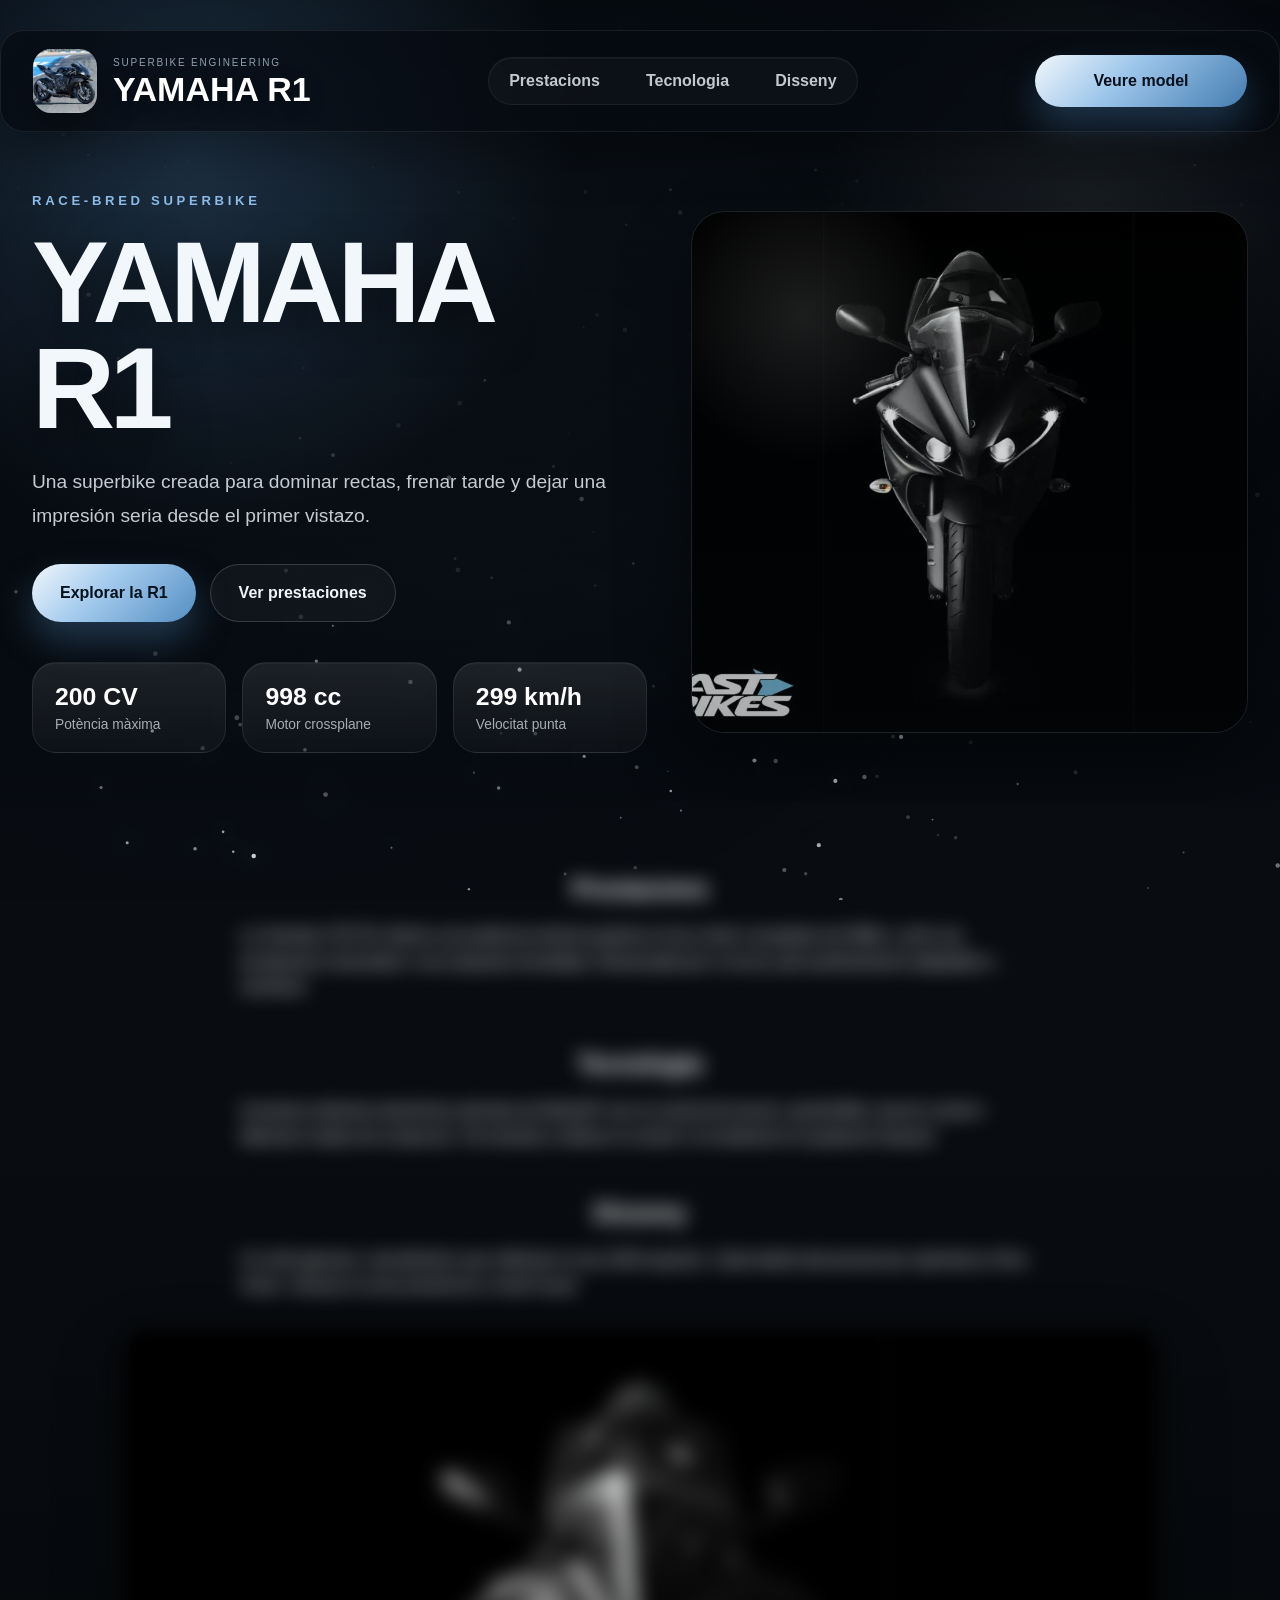
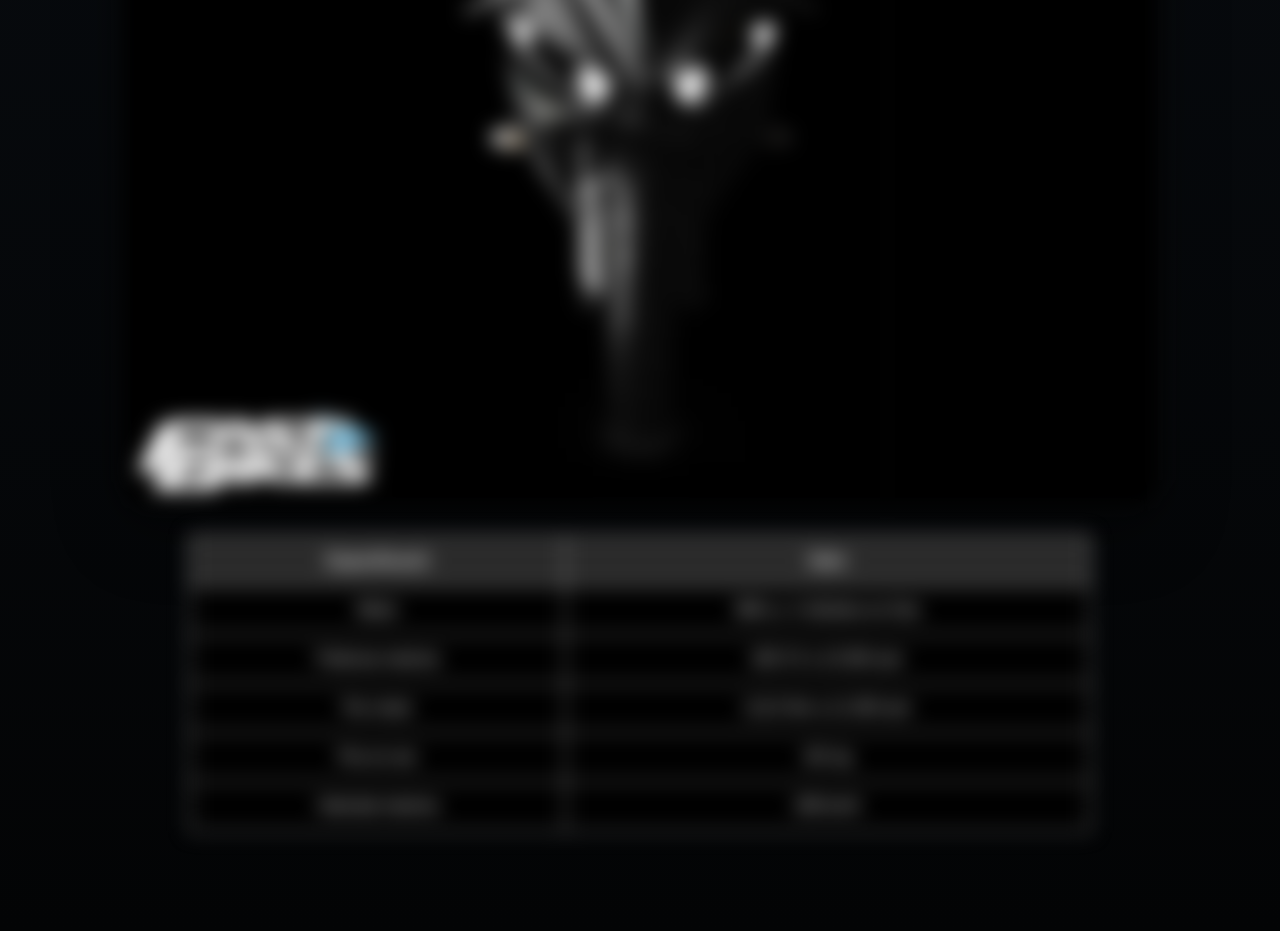
==== index.html @ cea3cd9d "Add website project" ====
<!DOCTYPE html>
<html lang="en">
<head>
    <meta charset="UTF-8">
    <meta name="viewport" content="width=device-width, initial-scale=1.0">
    <title>Primera web</title>
    <link rel="stylesheet" href="style.css">





</head>
<body id="top">
    <canvas class="starfield" aria-hidden="true"></canvas>

    <header class="site-header">
        <nav class="main-nav">
            <a class="brand" href="#top" aria-label="Anar a l'inici de Yamaha R1">
                <span class="brand-mark">
                    <img src="img/r1.jpeg" alt="Yamaha R1 Logo">
                </span>
                <span class="brand-copy">
                    <span class="brand-kicker">Superbike Engineering</span>
                    <span class="brand-title">Yamaha R1</span>
                </span>
            </a>

            <ul class="nav-links">
                <li><a href="#prestacions">Prestacions</a></li>
                <li><a href="#tecnologia">Tecnologia</a></li>
                <li><a href="#disseny">Disseny</a></li>
            </ul>

            <a class="nav-cta" href="#r1">Veure model</a>
        </nav>

        <section class="hero">
            <div class="hero-copy">
                <p class="hero-eyebrow">Race-bred superbike</p>
                <h1>Yamaha R1</h1>
                <p class="hero-lead">Una superbike creada para dominar rectas, frenar tarde y dejar una impresión seria desde el primer vistazo.</p>

                <div class="hero-actions">
                    <a class="hero-primary" href="#r1">Explorar la R1</a>
                    <a class="hero-secondary" href="#prestacions">Ver prestaciones</a>
                </div>

                <div class="hero-stats" aria-label="Dades principals de la Yamaha R1">
                    <div class="hero-stat">
                        <span class="hero-stat-value">200 CV</span>
                        <span class="hero-stat-label">Potència màxima</span>
                    </div>
                    <div class="hero-stat">
                        <span class="hero-stat-value">998 cc</span>
                        <span class="hero-stat-label">Motor crossplane</span>
                    </div>
                    <div class="hero-stat">
                        <span class="hero-stat-value">299 km/h</span>
                        <span class="hero-stat-label">Velocitat punta</span>
                    </div>
                </div>
            </div>

            <div class="hero-visual">
                <div class="hero-image-frame">
                    <img src="img/2012-R1-3.webp" alt="Yamaha R1 en vista lateral">
                </div>
            </div>
        </section>
    </header>

    <main class="page-content">
        <section class="content-block reveal" id="prestacions">
            <h2>Prestacions</h2>
            <p>La Yamaha YZF-R1 ofereix una potència extrema gràcies al seu motor crossplane de 998cc, amb una acceleració contundent i una resposta immediata. Dissenyada per a circuit, però perfectament adaptable a carretera.</p>
        </section>

        <section class="content-block reveal" id="tecnologia">
            <h2>Tecnologia</h2>
            <p>Incorpora sistemes electrònics derivats de MotoGP com el control de tracció, quickshifter, launch control i diferents modes de conducció. Tot orientat a millorar el control i el rendiment en qualsevol situació.</p>
        </section>

        <section class="content-block reveal" id="disseny">
            <h2>Disseny</h2>
            <p>Un estil agressiu i aerodinàmic que reflecteix el seu ADN esportiu. Cada detall està pensat per optimitzar el flux d’aire i reforçar la seva presència a nivell visual.</p>
        </section>

        <section class="content-block reveal">
            <img id="r1" src="img/2012-R1-3.webp" alt="Yamaha R1 disseny esportiu">
        </section>

        <section class="content-block reveal">
            <table>
                <tr><th>Especificació</th><th>Valor</th></tr>
                <tr><td>Motor</td><td>998 cc, 4 cilindres en línia</td></tr>
                <tr><td>Potència màxima</td><td>200 CV a 13.500 rpm</td></tr>
                <tr><td>Par motor</td><td>113,5 Nm a 11.500 rpm</td></tr>
                <tr><td>Pes en sec</td><td>201 kg</td></tr>
                <tr><td>Velocitat màxima</td><td>299 km/h</td></tr>
            </table>
        </section>
    </main>

    <script>
        const canvas = document.querySelector('.starfield');
        const context = canvas.getContext('2d');
        const stars = [];
        const starCount = 180;
        const motionSpeed = 0.015;
        const reduceMotion = window.matchMedia('(prefers-reduced-motion: reduce)');
        let width = 0;
        let height = 0;
        let animationId = null;
        let lastTime = 0;

        function randomBetween(min, max) {
            return Math.random() * (max - min) + min;
        }

        function createStar(initial = false) {
            const depth = Math.random();

            return {
                x: Math.random() * width,
                y: initial ? Math.random() * height : height + randomBetween(20, 160),
                radius: randomBetween(0.5, 1.9) + depth * 0.8,
                speed: 0.08 + depth * 0.16,
                drift: randomBetween(-0.008, 0.008),
                alpha: randomBetween(0.25, 0.9),
                twinkleSpeed: randomBetween(0.0015, 0.006),
                twinkleOffset: Math.random() * Math.PI * 2,
                glow: 6 + depth * 18
            };
        }

        function resizeCanvas() {
            const ratio = Math.min(window.devicePixelRatio || 1, 2);
            width = window.innerWidth;
            height = window.innerHeight;

            canvas.width = Math.floor(width * ratio);
            canvas.height = Math.floor(height * ratio);
            canvas.style.width = width + 'px';
            canvas.style.height = height + 'px';
            context.setTransform(ratio, 0, 0, ratio, 0, 0);

            stars.length = 0;
            for (let i = 0; i < starCount; i += 1) {
                stars.push(createStar(true));
            }
        }

        function drawNebula() {
            const gradient = context.createRadialGradient(
                width * 0.18,
                height * 0.1,
                0,
                width * 0.18,
                height * 0.1,
                width * 0.75
            );

            gradient.addColorStop(0, 'rgba(120, 180, 255, 0.16)');
            gradient.addColorStop(0.35, 'rgba(73, 129, 201, 0.07)');
            gradient.addColorStop(1, 'rgba(0, 0, 0, 0)');

            context.fillStyle = gradient;
            context.fillRect(0, 0, width, height);
        }

        function render(time) {
            const delta = Math.min((time - lastTime) / 16.67 || 1, 2);
            lastTime = time;

            context.clearRect(0, 0, width, height);
            drawNebula();

            for (const star of stars) {
                if (!reduceMotion.matches) {
                    star.y -= star.speed * motionSpeed * delta;
                    star.x += star.drift * motionSpeed * delta;
                }

                if (star.y < -30 || star.x < -30 || star.x > width + 30) {
                    Object.assign(star, createStar());
                    star.x = Math.random() * width;
                }

                const flicker = 0.65 + Math.sin(time * star.twinkleSpeed + star.twinkleOffset) * 0.35;
                const opacity = Math.max(0.12, star.alpha * flicker);

                context.beginPath();
                context.fillStyle = `rgba(255, 255, 255, ${opacity})`;
                context.shadowColor = `rgba(170, 210, 255, ${opacity * 0.45})`;
                context.shadowBlur = star.glow;
                context.arc(star.x, star.y, star.radius, 0, Math.PI * 2);
                context.fill();
            }

            context.shadowBlur = 0;
            animationId = window.requestAnimationFrame(render);
        }

        resizeCanvas();
        lastTime = performance.now();
        animationId = window.requestAnimationFrame(render);

        const revealItems = document.querySelectorAll('.reveal');
        const revealObserver = new IntersectionObserver((entries) => {
            for (const entry of entries) {
                if (entry.isIntersecting) {
                    entry.target.classList.add('is-visible');
                } else {
                    entry.target.classList.remove('is-visible');
                }
            }
        }, {
            threshold: 0.22,
            rootMargin: '-6% 0px -6% 0px'
        });

        for (const item of revealItems) {
            if (reduceMotion.matches) {
                item.classList.add('is-visible');
            } else {
                revealObserver.observe(item);
            }
        }

        window.addEventListener('resize', resizeCanvas);
        reduceMotion.addEventListener('change', resizeCanvas);
        window.addEventListener('beforeunload', () => {
            if (animationId) {
                window.cancelAnimationFrame(animationId);
            }
        });
    </script>
</body>
</html>
---- style.css ----
body {
    background:
        radial-gradient(circle at top, rgba(173, 216, 230, 0.12), transparent 28%),
        linear-gradient(180deg, #05070a 0%, #090d12 38%, #030405 100%);
    margin: 0;
    color: #f2f7fb;
    font-family: "Segoe UI", Arial, sans-serif;
    scroll-behavior: smooth;
    min-height: 100vh;
    overflow-x: hidden;
    position: relative;
}

.starfield {
    position: fixed;
    inset: 0;
    width: 100%;
    height: 100%;
    pointer-events: none;
    z-index: -1;
    opacity: 0.95;
}

.site-header {
    position: relative;
    padding: 18px 0 48px;
    background:
        linear-gradient(180deg, rgba(6, 10, 15, 0.94) 0%, rgba(6, 10, 15, 0.7) 58%, rgba(6, 10, 15, 0.08) 100%);
    overflow: hidden;
}

.site-header::before {
    content: "";
    position: absolute;
    inset: 0;
    background:
        radial-gradient(circle at 15% 20%, rgba(93, 155, 214, 0.24), transparent 30%),
        radial-gradient(circle at 85% 28%, rgba(255, 255, 255, 0.08), transparent 22%);
    pointer-events: none;
}

.main-nav {
    display: flex;
    justify-content: space-between;
    align-items: center;
    gap: 24px;
    padding: 18px 32px;
    max-width: 1240px;
    margin: 0 auto;
    position: sticky;
    top: 12px;
    z-index: 10;
    border: 1px solid rgba(255, 255, 255, 0.08);
    border-radius: 24px;
    background: rgba(6, 11, 17, 0.72);
    backdrop-filter: blur(18px);
    box-shadow: 0 22px 50px rgba(0, 0, 0, 0.32);
}

.brand {
    display: inline-flex;
    align-items: center;
    gap: 16px;
    color: white;
    text-decoration: none;
}

.brand-mark {
    width: 64px;
    height: 64px;
    display: inline-flex;
    align-items: center;
    justify-content: center;
    border-radius: 18px;
    overflow: hidden;
    background: linear-gradient(145deg, rgba(255, 255, 255, 0.16), rgba(255, 255, 255, 0.05));
    box-shadow: 0 16px 32px rgba(0, 0, 0, 0.34);
}

.brand-mark img {
    width: 100%;
    height: 100%;
    object-fit: cover;
}

.brand-copy {
    display: flex;
    flex-direction: column;
    gap: 4px;
}

.brand-kicker {
    font-size: 10px;
    letter-spacing: 0.18em;
    text-transform: uppercase;
    color: rgba(196, 216, 235, 0.72);
}

.brand-title {
    color: white;
    font-size: 34px;
    font-weight: 900;
    line-height: 1;
    text-transform: uppercase;
    text-shadow: 0 4px 18px rgba(0, 0, 0, 0.45);
}

.nav-links {
    list-style: none;
    display: flex;
    align-items: center;
    gap: 6px;
    margin: 0;
    padding: 0;
    background: rgba(255, 255, 255, 0.03);
    border: 1px solid rgba(255, 255, 255, 0.06);
    border-radius: 999px;
    box-shadow: inset 0 1px 0 rgba(255, 255, 255, 0.04);
}

.nav-links li {
    margin: 0;
}

.nav-links a,
.nav-cta {
    color: white;
    text-decoration: none;
    font-weight: 700;
    transition: 0.3s ease;
}

.nav-links a {
    display: inline-flex;
    align-items: center;
    min-height: 46px;
    padding: 0 20px;
    border-radius: 999px;
    color: rgba(236, 242, 248, 0.82);
}

.nav-links a:hover {
    color: white;
    background: rgba(255, 255, 255, 0.1);
}

.nav-cta {
    display: inline-flex;
    align-items: center;
    justify-content: center;
    min-width: 164px;
    min-height: 52px;
    padding: 0 24px;
    border-radius: 999px;
    background: linear-gradient(135deg, #f2f7fb 0%, #9cc5ea 42%, #447db0 100%);
    color: #04101b;
    box-shadow: 0 18px 34px rgba(68, 125, 176, 0.34);
}

.nav-cta:hover {
    transform: translateY(-2px);
    box-shadow: 0 22px 38px rgba(68, 125, 176, 0.42);
}

.hero {
    position: relative;
    z-index: 1;
    max-width: 1240px;
    margin: 34px auto 0;
    padding: 36px 32px 0;
    display: grid;
    grid-template-columns: minmax(0, 1.05fr) minmax(320px, 0.95fr);
    gap: 44px;
    align-items: center;
}

.hero-copy h1 {
    margin: 0;
    font-size: clamp(4rem, 10vw, 7.2rem);
    line-height: 0.92;
    letter-spacing: -0.05em;
    text-transform: uppercase;
    text-shadow: 0 12px 40px rgba(0, 0, 0, 0.55);
}

.hero-eyebrow {
    margin: 0 0 18px;
    font-size: 0.82rem;
    font-weight: 700;
    letter-spacing: 0.28em;
    text-transform: uppercase;
    color: #8dbde8;
}

.hero-lead {
    margin: 24px 0 0;
    max-width: 620px;
    font-size: 1.2rem;
    line-height: 1.75;
    color: rgba(233, 241, 248, 0.84);
}

.hero-actions {
    display: flex;
    flex-wrap: wrap;
    gap: 14px;
    margin-top: 32px;
}

.hero-primary,
.hero-secondary {
    display: inline-flex;
    align-items: center;
    justify-content: center;
    min-height: 56px;
    padding: 0 28px;
    border-radius: 999px;
    text-decoration: none;
    font-weight: 800;
    transition: 0.3s ease;
}

.hero-primary {
    background: linear-gradient(135deg, #f2f7fb 0%, #a7cdef 40%, #538ec2 100%);
    color: #03111b;
    box-shadow: 0 18px 36px rgba(82, 142, 194, 0.34);
}

.hero-primary:hover {
    transform: translateY(-2px);
    box-shadow: 0 24px 42px rgba(82, 142, 194, 0.42);
}

.hero-secondary {
    color: #eef5fb;
    border: 1px solid rgba(255, 255, 255, 0.16);
    background: rgba(255, 255, 255, 0.04);
}

.hero-secondary:hover {
    background: rgba(255, 255, 255, 0.08);
}

.hero-stats {
    display: grid;
    grid-template-columns: repeat(3, minmax(0, 1fr));
    gap: 16px;
    margin-top: 40px;
}

.hero-stat {
    padding: 20px 22px;
    border-radius: 24px;
    background: linear-gradient(180deg, rgba(255, 255, 255, 0.09), rgba(255, 255, 255, 0.03));
    border: 1px solid rgba(255, 255, 255, 0.08);
    box-shadow: inset 0 1px 0 rgba(255, 255, 255, 0.04);
}

.hero-stat-value,
.hero-stat-label {
    display: block;
}

.hero-stat-value {
    font-size: 1.55rem;
    font-weight: 900;
    color: white;
}

.hero-stat-label {
    margin-top: 6px;
    font-size: 0.86rem;
    color: rgba(223, 233, 242, 0.72);
}

.hero-visual {
    position: relative;
}

.hero-image-frame {
    position: relative;
    border-radius: 34px;
    overflow: hidden;
    border: 1px solid rgba(255, 255, 255, 0.08);
    background: linear-gradient(180deg, rgba(9, 16, 24, 0.88), rgba(9, 16, 24, 0.48));
    box-shadow: 0 34px 70px rgba(0, 0, 0, 0.42);
}

.hero-image-frame::after {
    content: "";
    position: absolute;
    inset: 0;
    background:
        linear-gradient(180deg, rgba(4, 10, 16, 0.05), rgba(4, 10, 16, 0.34)),
        radial-gradient(circle at 20% 20%, rgba(255, 255, 255, 0.12), transparent 24%);
    pointer-events: none;
}

.hero-visual img {
    width: 100%;
    min-height: 520px;
    display: block;
    object-fit: cover;
    object-position: center;
}

.page-content {
    padding: 24px 0 72px;
}

.content-block {
    width: min(92%, 1040px);
    margin: 0 auto 28px;
}

.reveal {
    opacity: 0;
    transform: translateY(48px) scale(0.985);
    filter: blur(10px);
    transition:
        opacity 0.8s ease,
        transform 0.8s cubic-bezier(0.22, 1, 0.36, 1),
        filter 0.8s ease;
    will-change: opacity, transform, filter;
}

.reveal.is-visible {
    opacity: 1;
    transform: translateY(0) scale(1);
    filter: blur(0);
}

p {
    color: rgb(255, 255, 255);
    max-width: 800px;
    margin: 20px auto;
    line-height: 1.6;
}
h2 {
    color: rgb(255, 255, 255);
    text-align: center;
    margin-top: 50px;
}
#r1 {
    width: 100%;
    height: auto;
    display: block;
    margin: 0 auto;
    border-radius: 28px;
    border: 1px solid rgba(255, 255, 255, 0.08);
    box-shadow: 0 28px 60px rgba(0, 0, 0, 0.34);
}
table {
    margin: 0 auto;
    border-collapse: collapse;
    color: white;
    max-width: 900px;
    width: 100%;
    background: rgb(0, 0, 0);
}
th {
    background: #2a2a2a;
    color: white;
    border: 1px solid white;
    padding: 15px;
    text-align: center;
    font-weight: bold;
}
td {
    border: 1px solid white;
    padding: 15px;
    text-align: center;
}
tr:nth-child(even) {
    background: rgb(0, 0, 0);
    color: white;
}
tr:nth-child(odd):not(:first-child) {
    background: rgb(0, 0, 0);
    color: white;
}
@media (max-width: 900px) {
    .main-nav {
        flex-wrap: wrap;
        justify-content: center;
        top: 0;
        border-radius: 20px;
    }

    .brand {
        width: 100%;
        justify-content: center;
    }

    .nav-links {
        order: 3;
        width: 100%;
        justify-content: center;
        flex-wrap: wrap;
        border-radius: 24px;
        padding: 8px;
    }

    .hero {
        grid-template-columns: 1fr;
        gap: 28px;
        padding-top: 28px;
    }

    .hero-copy {
        text-align: center;
    }

    .hero-lead {
        margin-left: auto;
        margin-right: auto;
    }

    .hero-actions {
        justify-content: center;
    }

    .hero-stats {
        grid-template-columns: 1fr;
    }

    .hero-visual img {
        min-height: 420px;
    }
}

@media (max-width: 560px) {
    .main-nav {
        padding: 14px 16px;
    }

    .brand {
        align-items: flex-start;
    }

    .brand-title {
        font-size: 24px;
    }

    .hero {
        padding: 22px 16px 0;
    }

    .hero-copy h1 {
        font-size: clamp(3.3rem, 22vw, 5rem);
    }

    .hero-lead {
        font-size: 1.02rem;
    }

    .nav-links {
        gap: 6px;
    }

    .nav-links a,
    .nav-cta {
        width: 100%;
        justify-content: center;
    }

    .hero-primary,
    .hero-secondary {
        width: 100%;
    }

    .reveal {
        transform: translateY(30px) scale(0.99);
    }
}
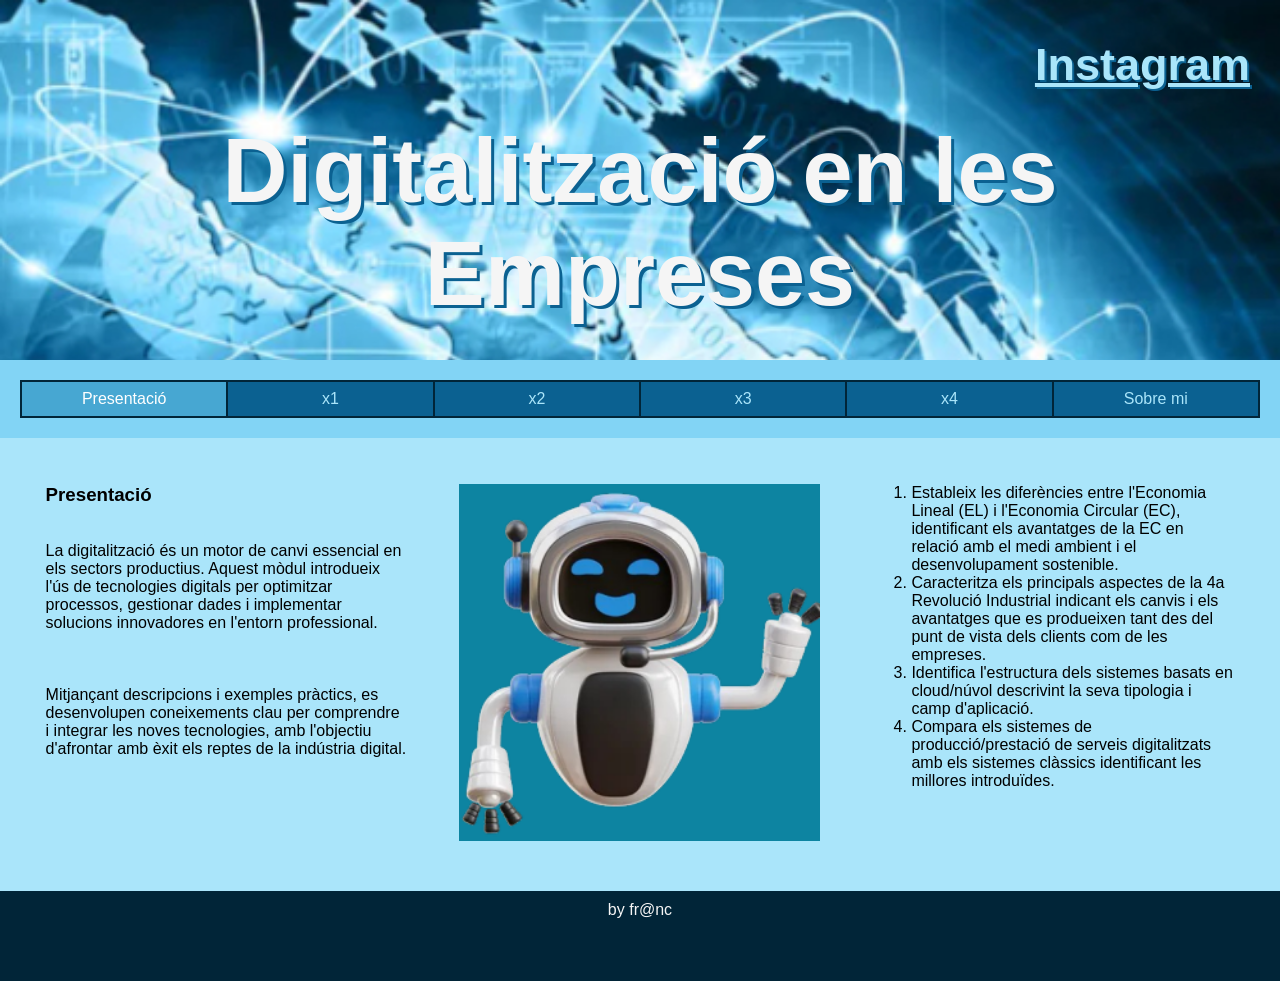
==== commit d70d1566: "Remove old files" ====
--- a/index.html
+++ b/index.html
@@ -1,240 +1,75 @@
 <!DOCTYPE html>
-<html lang="en">
+<html lang="ca">
+
 <head>
-    <meta charset="UTF-8">
-    <meta name="viewport" content="width=device-width, initial-scale=1.0">
-    <title>Primera web</title>
-    <link rel="stylesheet" href="style.css">
+	<title>Empresa</title>
+	<meta charset="utf-8">
+	<meta name="viewport" content="width=device-width, initial-scale=1">
+	<link href="css/estils.css" type="text/css" rel="stylesheet">
+</head>
 
+<body>
 
+	<header>
+		<h4><a href="https://www.instagram.com/ins_eugeni/" target="_blank">Instagram</a></h4>
+		<h2>Digitalització en les Empreses</h2>
+	</header>
 
+	<section>
 
+		<nav>
+			<ul>
+				<li><a class="active" href="index.html">Presentació</a></li>
+				<li><a href="x1.html">x1</a></li>
+				<li><a href="x2.html">x2</a></li>
+				<li><a href="x3.html">x3</a></li>
+				<li><a href="x4.html">x4</a></li>
+				<li><a href="x5.html">Sobre mi</a></li>
+			</ul>
+		</nav>
 
-</head>
-<body id="top">
-    <canvas class="starfield" aria-hidden="true"></canvas>
+		<article>
 
-    <header class="site-header">
-        <nav class="main-nav">
-            <a class="brand" href="#top" aria-label="Anar a l'inici de Yamaha R1">
-                <span class="brand-mark">
-                    <img src="img/r1.jpeg" alt="Yamaha R1 Logo">
-                </span>
-                <span class="brand-copy">
-                    <span class="brand-kicker">Superbike Engineering</span>
-                    <span class="brand-title">Yamaha R1</span>
-                </span>
-            </a>
+			<!--INICI CONTINGUT PÀGINA-->
+			<div class="fila">
+				<div class="columna">
+					<h3>Presentació</h3><br><br>
+					<p>La digitalització és un motor de canvi essencial en els sectors productius. Aquest mòdul
+						introdueix l'ús de tecnologies digitals per optimitzar processos, gestionar dades i implementar
+						solucions innovadores en l'entorn professional.</p><br><br><br>
 
-            <ul class="nav-links">
-                <li><a href="#prestacions">Prestacions</a></li>
-                <li><a href="#tecnologia">Tecnologia</a></li>
-                <li><a href="#disseny">Disseny</a></li>
-            </ul>
+					<p> Mitjançant descripcions i exemples pràctics, es desenvolupen coneixements clau per comprendre i
+						integrar les noves tecnologies, amb l'objectiu d'afrontar amb èxit els reptes de la indústria
+						digital.</p>
+				</div>
+				<div class="columna">
+					<img src="img/Robotica.png" alt="robotica">
+				</div>
+				<div class="columna">
+					<ol>
+						<li>Estableix les diferències entre l'Economia Lineal (EL) i l'Economia Circular (EC),
+							identificant els avantatges de la EC en relació amb el medi ambient i el desenvolupament
+							sostenible.</li>
+						<li>Caracteritza els principals aspectes de la 4a Revolució Industrial indicant els canvis i els
+							avantatges que es produeixen tant des del punt de vista dels clients com de les empreses.
+						</li>
+						<li>Identifica l'estructura dels sistemes basats en cloud/núvol descrivint la seva tipologia i
+							camp d'aplicació.</li>
+						<li>Compara els sistemes de producció/prestació de serveis digitalitzats amb els sistemes
+							clàssics identificant les millores introduïdes.</li>
+					</ol>
+				</div>
+			</div>
+			<!--FINAL CONTINGUT PÀGINA-->
 
-            <a class="nav-cta" href="#r1">Veure model</a>
-        </nav>
+		</article>
 
-        <section class="hero">
-            <div class="hero-copy">
-                <p class="hero-eyebrow">Race-bred superbike</p>
-                <h1>Yamaha R1</h1>
-                <p class="hero-lead">Una superbike creada para dominar rectas, frenar tarde y dejar una impresión seria desde el primer vistazo.</p>
+	</section>
 
-                <div class="hero-actions">
-                    <a class="hero-primary" href="#r1">Explorar la R1</a>
-                    <a class="hero-secondary" href="#prestacions">Ver prestaciones</a>
-                </div>
+	<footer>
+		<p>by fr@nc</p>
+	</footer>
 
-                <div class="hero-stats" aria-label="Dades principals de la Yamaha R1">
-                    <div class="hero-stat">
-                        <span class="hero-stat-value">200 CV</span>
-                        <span class="hero-stat-label">Potència màxima</span>
-                    </div>
-                    <div class="hero-stat">
-                        <span class="hero-stat-value">998 cc</span>
-                        <span class="hero-stat-label">Motor crossplane</span>
-                    </div>
-                    <div class="hero-stat">
-                        <span class="hero-stat-value">299 km/h</span>
-                        <span class="hero-stat-label">Velocitat punta</span>
-                    </div>
-                </div>
-            </div>
+</body>
 
-            <div class="hero-visual">
-                <div class="hero-image-frame">
-                    <img src="img/2012-R1-3.webp" alt="Yamaha R1 en vista lateral">
-                </div>
-            </div>
-        </section>
-    </header>
-
-    <main class="page-content">
-        <section class="content-block reveal" id="prestacions">
-            <h2>Prestacions</h2>
-            <p>La Yamaha YZF-R1 ofereix una potència extrema gràcies al seu motor crossplane de 998cc, amb una acceleració contundent i una resposta immediata. Dissenyada per a circuit, però perfectament adaptable a carretera.</p>
-        </section>
-
-        <section class="content-block reveal" id="tecnologia">
-            <h2>Tecnologia</h2>
-            <p>Incorpora sistemes electrònics derivats de MotoGP com el control de tracció, quickshifter, launch control i diferents modes de conducció. Tot orientat a millorar el control i el rendiment en qualsevol situació.</p>
-        </section>
-
-        <section class="content-block reveal" id="disseny">
-            <h2>Disseny</h2>
-            <p>Un estil agressiu i aerodinàmic que reflecteix el seu ADN esportiu. Cada detall està pensat per optimitzar el flux d’aire i reforçar la seva presència a nivell visual.</p>
-        </section>
-
-        <section class="content-block reveal">
-            <img id="r1" src="img/2012-R1-3.webp" alt="Yamaha R1 disseny esportiu">
-        </section>
-
-        <section class="content-block reveal">
-            <table>
-                <tr><th>Especificació</th><th>Valor</th></tr>
-                <tr><td>Motor</td><td>998 cc, 4 cilindres en línia</td></tr>
-                <tr><td>Potència màxima</td><td>200 CV a 13.500 rpm</td></tr>
-                <tr><td>Par motor</td><td>113,5 Nm a 11.500 rpm</td></tr>
-                <tr><td>Pes en sec</td><td>201 kg</td></tr>
-                <tr><td>Velocitat màxima</td><td>299 km/h</td></tr>
-            </table>
-        </section>
-    </main>
-
-    <script>
-        const canvas = document.querySelector('.starfield');
-        const context = canvas.getContext('2d');
-        const stars = [];
-        const starCount = 180;
-        const motionSpeed = 0.015;
-        const reduceMotion = window.matchMedia('(prefers-reduced-motion: reduce)');
-        let width = 0;
-        let height = 0;
-        let animationId = null;
-        let lastTime = 0;
-
-        function randomBetween(min, max) {
-            return Math.random() * (max - min) + min;
-        }
-
-        function createStar(initial = false) {
-            const depth = Math.random();
-
-            return {
-                x: Math.random() * width,
-                y: initial ? Math.random() * height : height + randomBetween(20, 160),
-                radius: randomBetween(0.5, 1.9) + depth * 0.8,
-                speed: 0.08 + depth * 0.16,
-                drift: randomBetween(-0.008, 0.008),
-                alpha: randomBetween(0.25, 0.9),
-                twinkleSpeed: randomBetween(0.0015, 0.006),
-                twinkleOffset: Math.random() * Math.PI * 2,
-                glow: 6 + depth * 18
-            };
-        }
-
-        function resizeCanvas() {
-            const ratio = Math.min(window.devicePixelRatio || 1, 2);
-            width = window.innerWidth;
-            height = window.innerHeight;
-
-            canvas.width = Math.floor(width * ratio);
-            canvas.height = Math.floor(height * ratio);
-            canvas.style.width = width + 'px';
-            canvas.style.height = height + 'px';
-            context.setTransform(ratio, 0, 0, ratio, 0, 0);
-
-            stars.length = 0;
-            for (let i = 0; i < starCount; i += 1) {
-                stars.push(createStar(true));
-            }
-        }
-
-        function drawNebula() {
-            const gradient = context.createRadialGradient(
-                width * 0.18,
-                height * 0.1,
-                0,
-                width * 0.18,
-                height * 0.1,
-                width * 0.75
-            );
-
-            gradient.addColorStop(0, 'rgba(120, 180, 255, 0.16)');
-            gradient.addColorStop(0.35, 'rgba(73, 129, 201, 0.07)');
-            gradient.addColorStop(1, 'rgba(0, 0, 0, 0)');
-
-            context.fillStyle = gradient;
-            context.fillRect(0, 0, width, height);
-        }
-
-        function render(time) {
-            const delta = Math.min((time - lastTime) / 16.67 || 1, 2);
-            lastTime = time;
-
-            context.clearRect(0, 0, width, height);
-            drawNebula();
-
-            for (const star of stars) {
-                if (!reduceMotion.matches) {
-                    star.y -= star.speed * motionSpeed * delta;
-                    star.x += star.drift * motionSpeed * delta;
-                }
-
-                if (star.y < -30 || star.x < -30 || star.x > width + 30) {
-                    Object.assign(star, createStar());
-                    star.x = Math.random() * width;
-                }
-
-                const flicker = 0.65 + Math.sin(time * star.twinkleSpeed + star.twinkleOffset) * 0.35;
-                const opacity = Math.max(0.12, star.alpha * flicker);
-
-                context.beginPath();
-                context.fillStyle = `rgba(255, 255, 255, ${opacity})`;
-                context.shadowColor = `rgba(170, 210, 255, ${opacity * 0.45})`;
-                context.shadowBlur = star.glow;
-                context.arc(star.x, star.y, star.radius, 0, Math.PI * 2);
-                context.fill();
-            }
-
-            context.shadowBlur = 0;
-            animationId = window.requestAnimationFrame(render);
-        }
-
-        resizeCanvas();
-        lastTime = performance.now();
-        animationId = window.requestAnimationFrame(render);
-
-        const revealItems = document.querySelectorAll('.reveal');
-        const revealObserver = new IntersectionObserver((entries) => {
-            for (const entry of entries) {
-                if (entry.isIntersecting) {
-                    entry.target.classList.add('is-visible');
-                } else {
-                    entry.target.classList.remove('is-visible');
-                }
-            }
-        }, {
-            threshold: 0.22,
-            rootMargin: '-6% 0px -6% 0px'
-        });
-
-        for (const item of revealItems) {
-            if (reduceMotion.matches) {
-                item.classList.add('is-visible');
-            } else {
-                revealObserver.observe(item);
-            }
-        }
-
-        window.addEventListener('resize', resizeCanvas);
-        reduceMotion.addEventListener('change', resizeCanvas);
-        window.addEventListener('beforeunload', () => {
-            if (animationId) {
-                window.cancelAnimationFrame(animationId);
-            }
-        });
-    </script>
-</body>
-</html>
+</html>
--- a/css/estils.css
+++ b/css/estils.css
@@ -0,0 +1,137 @@
+/* https://coolors.co/image-picker
+CSS HEX 
+--lapis-lazuli: #0B6191ff;
+--picton-blue: #47A7D2ff;
+--non-photo-blue: #AAE5FAff;
+--pale-azure: #82D4F5ff;
+--prussian-blue: #012538ff;*/
+* {
+  box-sizing: border-box;
+  margin: 0;
+}
+body {
+  font-family: Arial, Helvetica, sans-serif;
+}
+
+/* Style the header */
+header {
+  background-color: #012538;
+  background-image: url(background.jpg);
+  background-size: cover;
+  padding: 30px;
+  text-align: center;
+  font-size: 35px;
+  color: whitesmoke;
+  height: 40vh;
+}
+header h2 {
+  margin-top: 10vh;
+  font-size: 10vh;
+  text-shadow: 3px 3px #0B6191;
+}
+header h4 {
+  margin-top: 1vh;
+  font-size: 5vh;
+  text-shadow: 2px 2px #0B6191;
+  float: right;
+}
+header h4 a {
+  color: #AAE5FA;
+}
+
+/* Navigation */
+nav {
+  background: #82D4F5;
+  padding: 20px;
+}
+nav ul {
+  list-style-type: none;
+  margin: 0;
+  padding: 0;
+  width: 100%;
+  background-color: #0B6191;
+  border: 1px solid #012538;
+  display: flex;
+  justify-content: center;
+}
+nav ul li {
+  text-align: center;
+  border: 1px solid #012538;
+  width: 20%;
+}
+nav ul li a {
+  display: block;
+  color: #AAE5FA;
+  padding: 8px 16px;
+  text-decoration: none;
+}
+nav ul li a.active {
+  background-color: #47A7D2;
+  color: white;
+}
+nav ul li a:hover:not(.active) {
+  background-color: #012538;
+  color: white;
+}
+
+/* Article section */
+article {
+  padding: 20px;
+  background-color: #AAE5FA;
+  display: table;
+  width: 100%;
+}
+article h2 {
+  margin: 3vh;
+}
+article img {
+  width: 100%;
+}
+
+.fila {
+  width: 100%;
+  display: flex;
+  flex-wrap: wrap;
+}
+.columna {
+  width: 33.3%;
+  display: table;
+  padding: 2vw;
+}
+
+/* Footer */
+footer {
+  background-color: #012538;
+  padding: 10px;
+  text-align: center;
+  color: whitesmoke;
+  height: 7vw;
+}
+
+fieldset {
+  margin-top: 10px;
+  box-shadow: 3px 5px 4px 5px #012538;
+}
+
+/* Responsive design */
+@media (max-width: 600px) {
+  header {
+    padding: 10px;
+    text-align: center;
+    font-size: 1.5em;
+    color: #AAE5FA;
+    height: 20vh;
+  }
+
+  header h2 {
+    margin-top: 3vh;
+    font-size: 15vh;
+    text-shadow: 1px 1px #012538;
+  }
+
+  header h4 {
+    margin-top: 1vh;
+    font-size: 5vh;
+    text-shadow: 1px 1px #012538;
+  }
+}
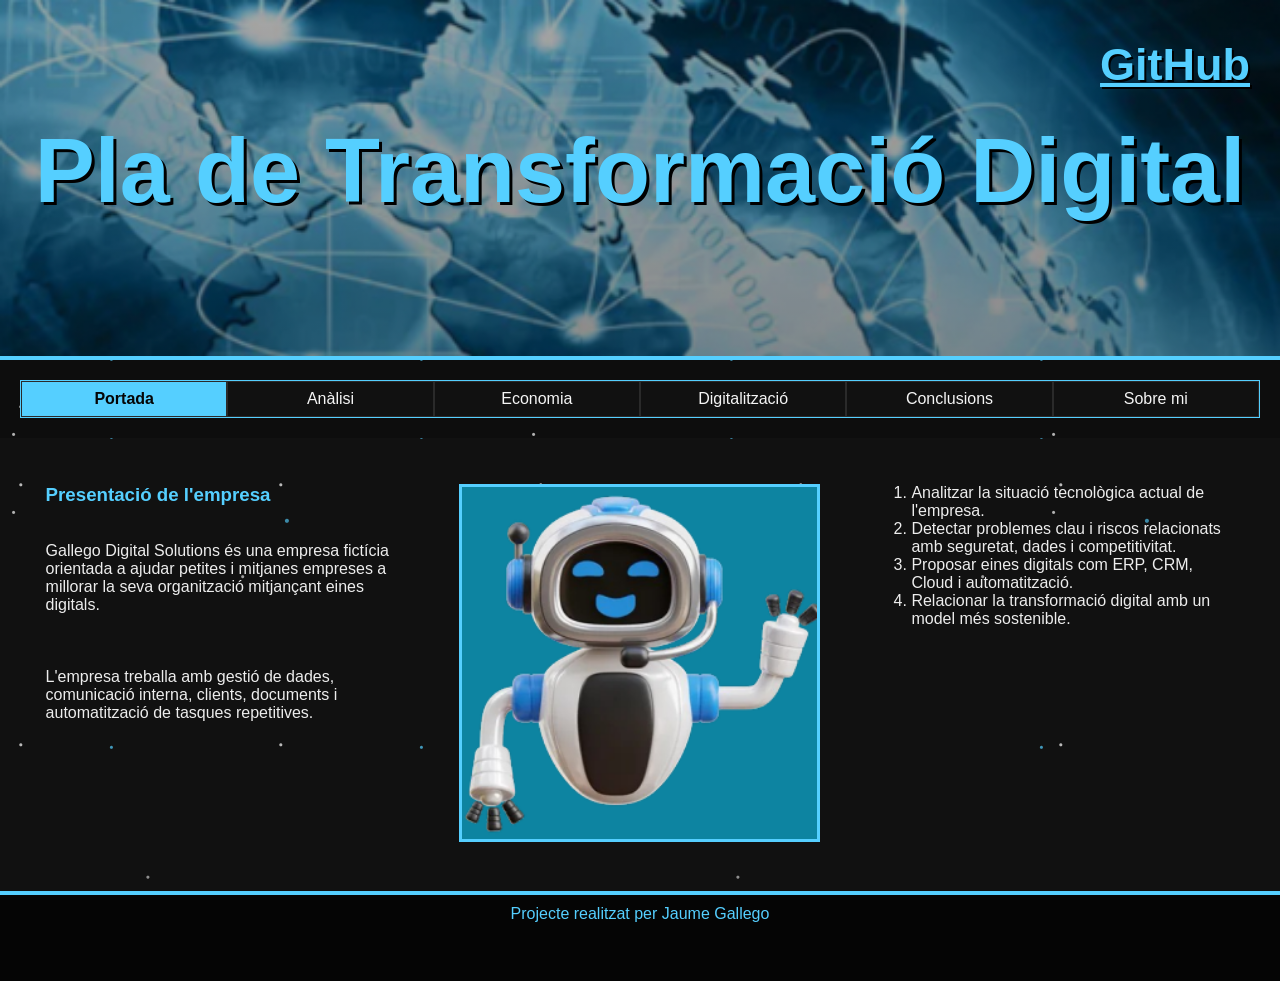
==== commit 819b3dd9: "versio final v1" ====
--- a/index.html
+++ b/index.html
@@ -11,20 +11,20 @@
 <body>
 
 	<header>
-		<h4><a href="https://www.instagram.com/ins_eugeni/" target="_blank">Instagram</a></h4>
-		<h2>Digitalització en les Empreses</h2>
+		<h4><a href="https://github.com/Jaume429/Jaume429.github.io" target="_blank">GitHub</a></h4>
+		<h2>Pla de Transformació Digital</h2>
 	</header>
 
 	<section>
 
 		<nav>
 			<ul>
-				<li><a class="active" href="index.html">Presentació</a></li>
-				<li><a href="x1.html">x1</a></li>
-				<li><a href="x2.html">x2</a></li>
-				<li><a href="x3.html">x3</a></li>
-				<li><a href="x4.html">x4</a></li>
-				<li><a href="x5.html">Sobre mi</a></li>
+				<li><a class="active" href="index.html">Portada</a></li>
+				<li><a href="analisi.html">Anàlisi</a></li>
+				<li><a href="economia-circular.html">Economia</a></li>
+				<li><a href="digitalitzacio.html">Digitalització</a></li>
+				<li><a href="conclusions.html">Conclusions</a></li>
+				<li><a href="sobremi.html">Sobre mi</a></li>
 			</ul>
 		</nav>
 
@@ -33,30 +33,22 @@
 			<!--INICI CONTINGUT PÀGINA-->
 			<div class="fila">
 				<div class="columna">
-					<h3>Presentació</h3><br><br>
-					<p>La digitalització és un motor de canvi essencial en els sectors productius. Aquest mòdul
-						introdueix l'ús de tecnologies digitals per optimitzar processos, gestionar dades i implementar
-						solucions innovadores en l'entorn professional.</p><br><br><br>
+					<h3>Presentació de l'empresa</h3><br><br>
+					<p>Gallego Digital Solutions és una empresa fictícia orientada a ajudar petites i mitjanes empreses
+						a millorar la seva organització mitjançant eines digitals.</p><br><br><br>
 
-					<p> Mitjançant descripcions i exemples pràctics, es desenvolupen coneixements clau per comprendre i
-						integrar les noves tecnologies, amb l'objectiu d'afrontar amb èxit els reptes de la indústria
-						digital.</p>
+					<p>L'empresa treballa amb gestió de dades, comunicació interna, clients, documents i automatització
+						de tasques repetitives.</p>
 				</div>
 				<div class="columna">
-					<img src="img/Robotica.png" alt="robotica">
+					<img src="img/Robotica.png" alt="Braç robòtic relacionat amb la digitalització">
 				</div>
 				<div class="columna">
 					<ol>
-						<li>Estableix les diferències entre l'Economia Lineal (EL) i l'Economia Circular (EC),
-							identificant els avantatges de la EC en relació amb el medi ambient i el desenvolupament
-							sostenible.</li>
-						<li>Caracteritza els principals aspectes de la 4a Revolució Industrial indicant els canvis i els
-							avantatges que es produeixen tant des del punt de vista dels clients com de les empreses.
-						</li>
-						<li>Identifica l'estructura dels sistemes basats en cloud/núvol descrivint la seva tipologia i
-							camp d'aplicació.</li>
-						<li>Compara els sistemes de producció/prestació de serveis digitalitzats amb els sistemes
-							clàssics identificant les millores introduïdes.</li>
+						<li>Analitzar la situació tecnològica actual de l'empresa.</li>
+						<li>Detectar problemes clau i riscos relacionats amb seguretat, dades i competitivitat.</li>
+						<li>Proposar eines digitals com ERP, CRM, Cloud i automatització.</li>
+						<li>Relacionar la transformació digital amb un model més sostenible.</li>
 					</ol>
 				</div>
 			</div>
@@ -67,9 +59,9 @@
 	</section>
 
 	<footer>
-		<p>by fr@nc</p>
+		<p>Projecte realitzat per Jaume Gallego</p>
 	</footer>
 
 </body>
 
-</html>+</html>
--- a/css/estils.css
+++ b/css/estils.css
@@ -1,47 +1,47 @@
-/* https://coolors.co/image-picker
-CSS HEX 
---lapis-lazuli: #0B6191ff;
---picton-blue: #47A7D2ff;
---non-photo-blue: #AAE5FAff;
---pale-azure: #82D4F5ff;
---prussian-blue: #012538ff;*/
 * {
   box-sizing: border-box;
   margin: 0;
 }
 body {
   font-family: Arial, Helvetica, sans-serif;
+  background: #050505;
+  color: #f5f5f5;
 }
 
 /* Style the header */
 header {
-  background-color: #012538;
-  background-image: url(background.jpg);
+  background-color: #050505;
+  background-image: linear-gradient(rgba(0, 0, 0, 0.35), rgba(0, 0, 0, 0.45)), url(background.jpg);
   background-size: cover;
+  background-position: center;
   padding: 30px;
   text-align: center;
   font-size: 35px;
-  color: whitesmoke;
+  color: #f5f5f5;
   height: 40vh;
+  border-bottom: 4px solid #55cfff;
 }
 header h2 {
   margin-top: 10vh;
   font-size: 10vh;
-  text-shadow: 3px 3px #0B6191;
+  color: #55cfff;
+  text-shadow: 3px 3px #000;
 }
 header h4 {
   margin-top: 1vh;
   font-size: 5vh;
-  text-shadow: 2px 2px #0B6191;
+  text-shadow: 2px 2px #000;
   float: right;
 }
 header h4 a {
-  color: #AAE5FA;
+  color: #55cfff;
 }
 
 /* Navigation */
 nav {
-  background: #82D4F5;
+  position: relative;
+  overflow: hidden;
+  background: #0d0d0d;
   padding: 20px;
 }
 nav ul {
@@ -49,43 +49,78 @@
   margin: 0;
   padding: 0;
   width: 100%;
-  background-color: #0B6191;
-  border: 1px solid #012538;
+  background-color: #111;
+  border: 1px solid #55cfff;
   display: flex;
   justify-content: center;
 }
 nav ul li {
   text-align: center;
-  border: 1px solid #012538;
+  border: 1px solid #2a2a2a;
   width: 20%;
 }
 nav ul li a {
   display: block;
-  color: #AAE5FA;
+  color: #f5f5f5;
   padding: 8px 16px;
   text-decoration: none;
 }
 nav ul li a.active {
-  background-color: #47A7D2;
-  color: white;
+  background-color: #55cfff;
+  color: #050505;
+  font-weight: bold;
 }
 nav ul li a:hover:not(.active) {
-  background-color: #012538;
-  color: white;
+  background-color: #2a2a2a;
+  color: #55cfff;
 }
 
 /* Article section */
 article {
+  position: relative;
+  overflow: hidden;
   padding: 20px;
-  background-color: #AAE5FA;
+  background-color: #111;
   display: table;
   width: 100%;
+  color: #ededed;
+}
+nav::before,
+article::before {
+  content: "";
+  position: absolute;
+  inset: 0;
+  pointer-events: none;
+  background-image:
+    radial-gradient(circle at 8% 18%, rgba(255, 255, 255, 0.95) 1px, transparent 2px),
+    radial-gradient(circle at 24% 73%, rgba(85, 207, 255, 0.95) 1px, transparent 2px),
+    radial-gradient(circle at 41% 31%, rgba(255, 255, 255, 0.8) 1px, transparent 2px),
+    radial-gradient(circle at 63% 86%, rgba(85, 207, 255, 0.85) 1.5px, transparent 2.5px),
+    radial-gradient(circle at 78% 12%, rgba(255, 255, 255, 0.9) 1px, transparent 2px),
+    radial-gradient(circle at 91% 58%, rgba(255, 255, 255, 0.7) 1px, transparent 2px),
+    radial-gradient(circle at 15% 46%, rgba(85, 207, 255, 0.75) 1px, transparent 2px),
+    radial-gradient(circle at 53% 61%, rgba(255, 255, 255, 0.85) 1.5px, transparent 2.5px),
+    radial-gradient(circle at 34% 8%, rgba(255, 255, 255, 0.6) 1px, transparent 2px),
+    radial-gradient(circle at 86% 79%, rgba(85, 207, 255, 0.8) 1px, transparent 2px);
+  background-position: 0 0, 37px 83px, 91px 24px, 16px 143px, 128px 12px, 201px 97px, 64px 191px, 173px 52px, 220px 162px, 112px 128px;
+  background-size: 260px 260px, 310px 310px, 370px 370px, 430px 430px, 520px 520px, 590px 590px, 680px 680px, 760px 760px, 840px 840px, 920px 920px;
+  opacity: 0.75;
+  animation: stars-drift 56s linear infinite;
+}
+nav > *,
+article > * {
+  position: relative;
+  z-index: 1;
 }
 article h2 {
   margin: 3vh;
 }
+article h3 {
+  color: #55cfff;
+}
 article img {
   width: 100%;
+  border: 3px solid #55cfff;
 }
 
 .fila {
@@ -101,16 +136,26 @@
 
 /* Footer */
 footer {
-  background-color: #012538;
+  background-color: #050505;
   padding: 10px;
   text-align: center;
-  color: whitesmoke;
+  color: #55cfff;
   height: 7vw;
+  border-top: 4px solid #55cfff;
 }
 
 fieldset {
   margin-top: 10px;
-  box-shadow: 3px 5px 4px 5px #012538;
+  box-shadow: 3px 5px 4px 5px #55cfff;
+}
+
+@keyframes stars-drift {
+  from {
+    background-position: 0 0, 37px 83px, 91px 24px, 16px 143px, 128px 12px, 201px 97px, 64px 191px, 173px 52px, 220px 162px, 112px 128px;
+  }
+  to {
+    background-position: 220px 390px, 417px 513px, 531px 344px, 296px 583px, 588px 432px, 741px 697px, 424px 851px, 813px 572px, 940px 802px, 632px 728px;
+  }
 }
 
 /* Responsive design */
@@ -119,19 +164,19 @@
     padding: 10px;
     text-align: center;
     font-size: 1.5em;
-    color: #AAE5FA;
+    color: #f5f5f5;
     height: 20vh;
   }
 
   header h2 {
     margin-top: 3vh;
     font-size: 15vh;
-    text-shadow: 1px 1px #012538;
+    text-shadow: 1px 1px #000;
   }
 
   header h4 {
     margin-top: 1vh;
     font-size: 5vh;
-    text-shadow: 1px 1px #012538;
+    text-shadow: 1px 1px #000;
   }
-}+}
